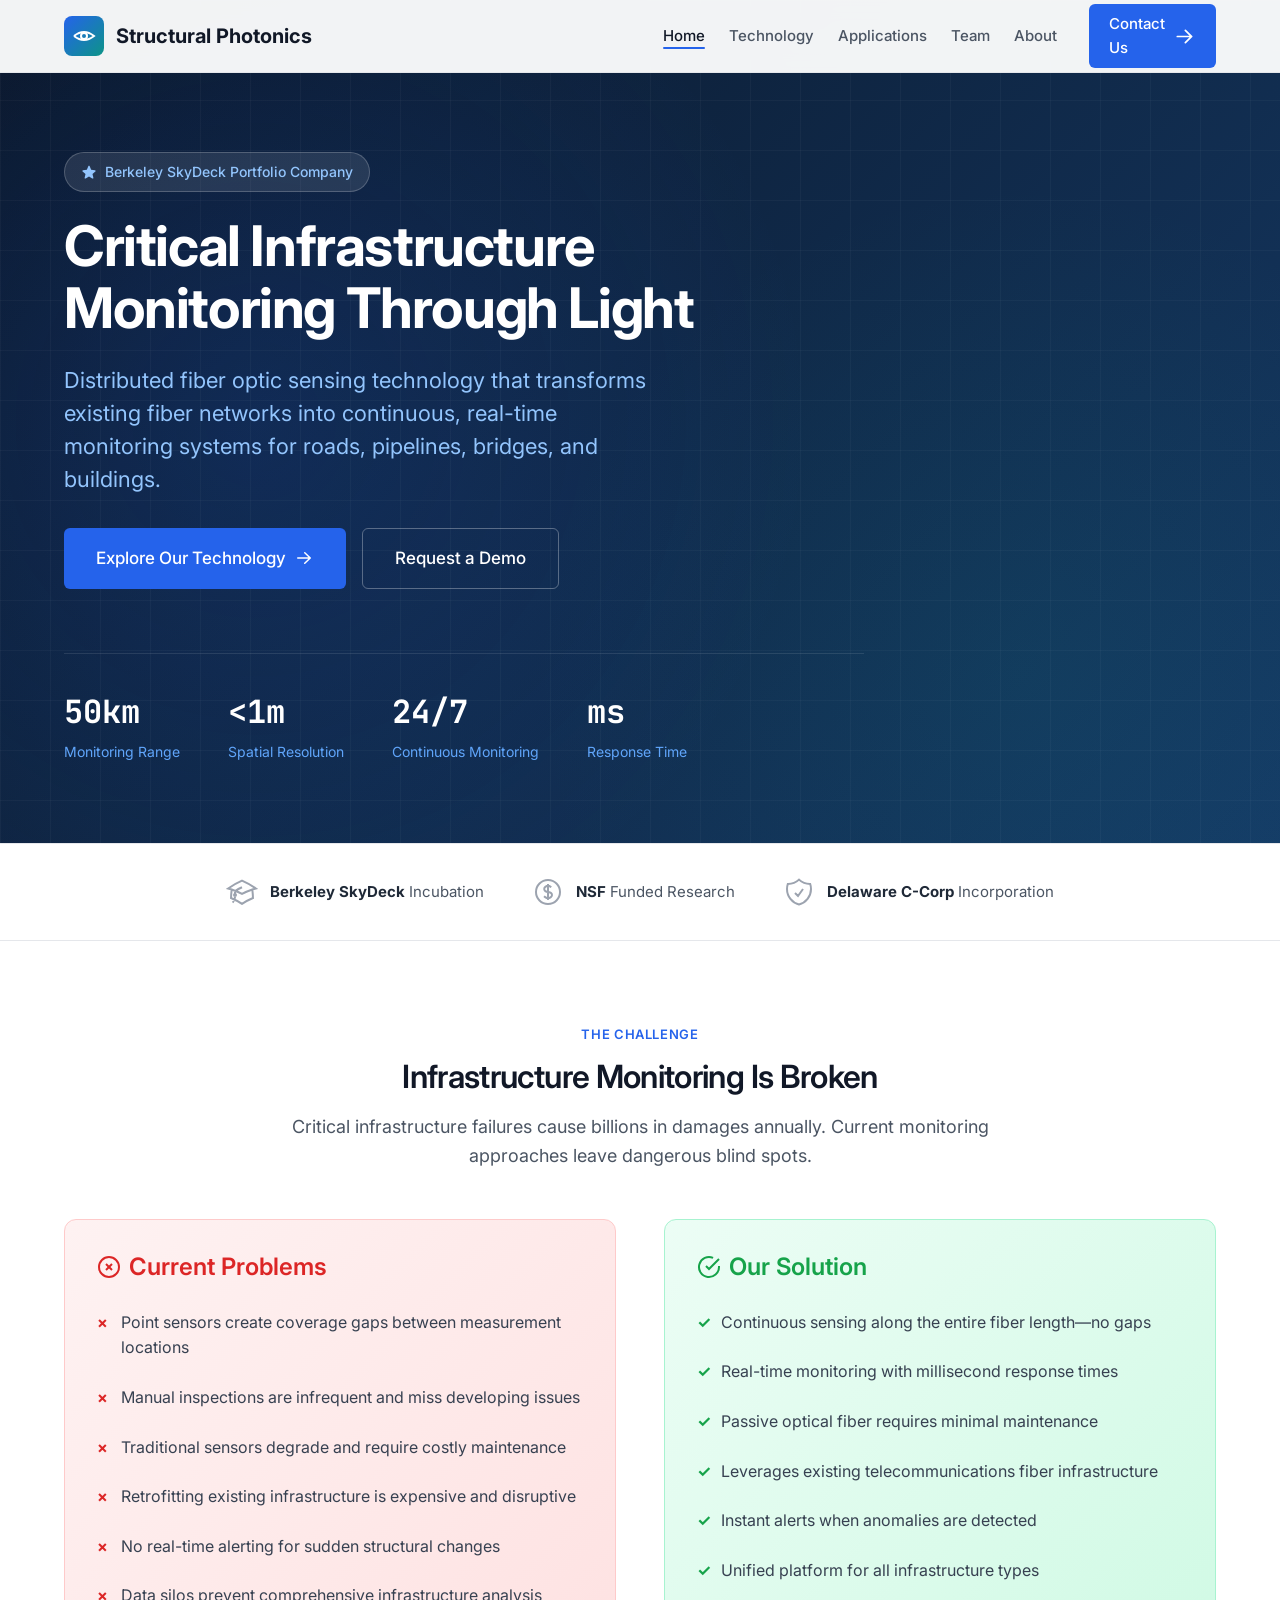
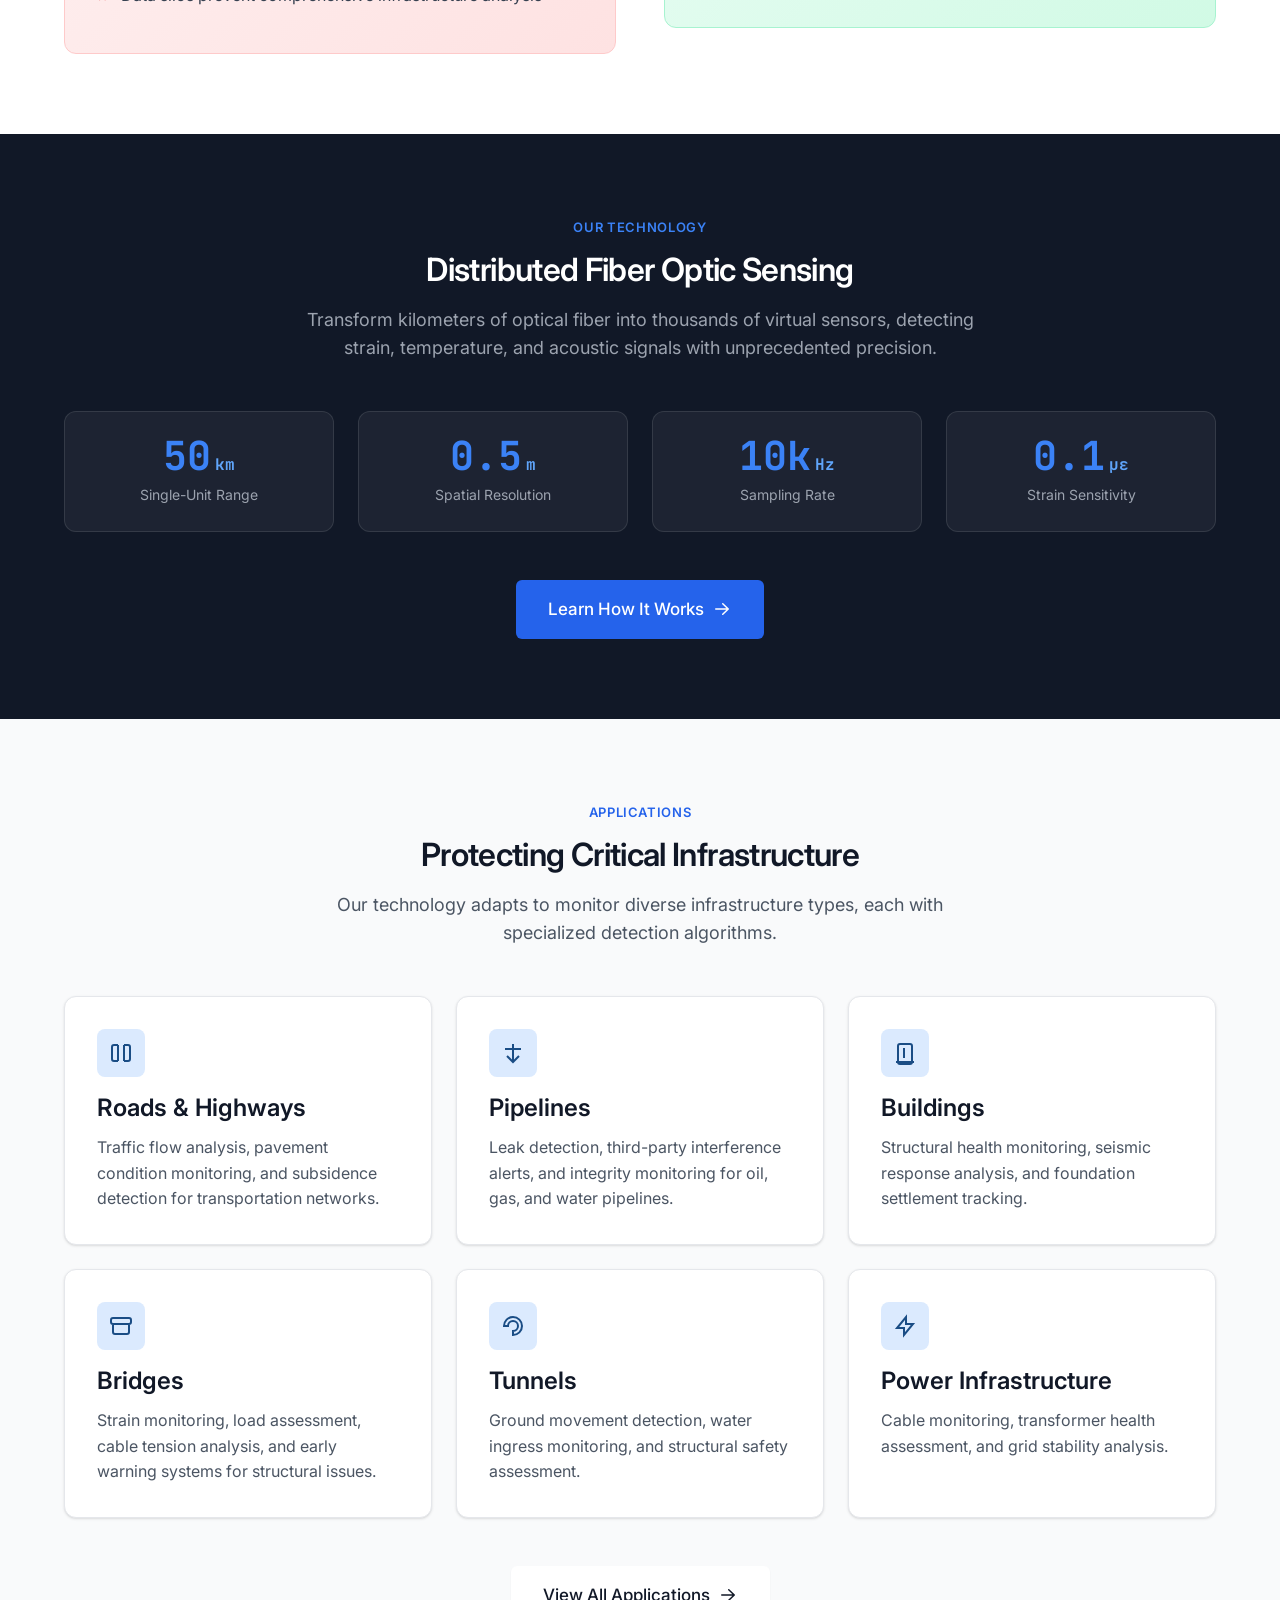
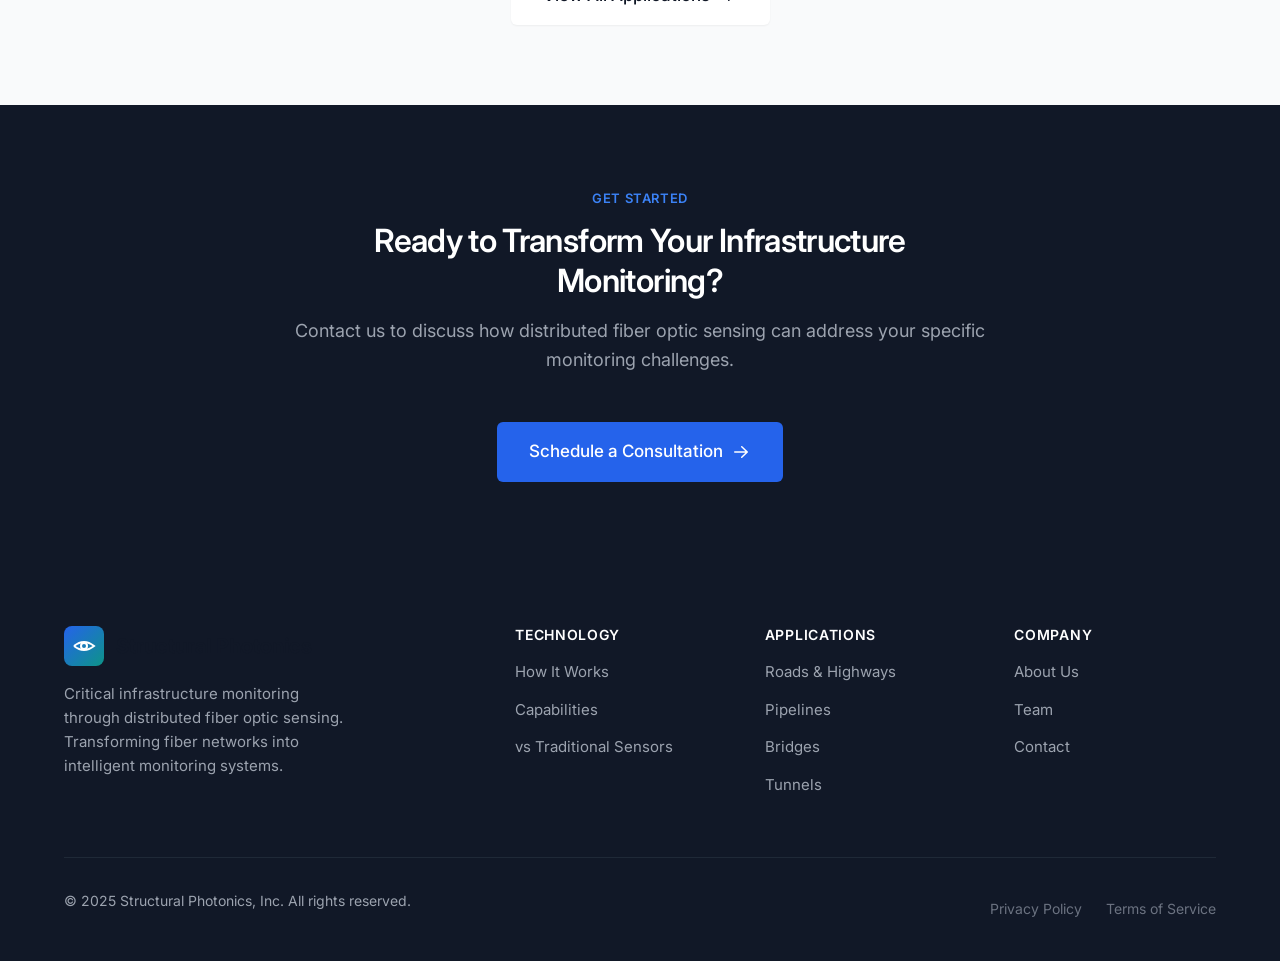
==== index.html @ 063733dc "Initial JG Commit: Structural Photonics website" ====
<!DOCTYPE html>
<html lang="en">
<head>
  <meta charset="UTF-8">
  <meta name="viewport" content="width=device-width, initial-scale=1.0">
  <meta name="description" content="Structural Photonics provides critical infrastructure monitoring through distributed fiber optic sensing. Real-time detection of structural changes, leaks, and anomalies.">
  <meta name="keywords" content="DFOS, distributed fiber optic sensing, infrastructure monitoring, structural health, pipeline monitoring, bridge monitoring">
  <title>Structural Photonics | Critical Infrastructure Monitoring</title>

  <!-- Fonts -->
  <link rel="preconnect" href="https://fonts.googleapis.com">
  <link rel="preconnect" href="https://fonts.gstatic.com" crossorigin>
  <link href="https://fonts.googleapis.com/css2?family=Inter:wght@400;500;600;700&family=JetBrains+Mono:wght@400;500&display=swap" rel="stylesheet">

  <!-- Styles -->
  <link rel="stylesheet" href="css/styles.css">

  <!-- Favicon -->
  <link rel="icon" type="image/svg+xml" href="data:image/svg+xml,<svg xmlns='http://www.w3.org/2000/svg' viewBox='0 0 100 100'><rect fill='%232563eb' rx='15' width='100' height='100'/><path d='M25 50 Q50 20 75 50 Q50 80 25 50' stroke='white' stroke-width='6' fill='none'/><circle cx='50' cy='50' r='8' fill='white'/></svg>">
</head>
<body>
  <!-- Header -->
  <header class="header" id="header">
    <div class="container">
      <div class="header-inner">
        <a href="index.html" class="logo">
          <div class="logo-icon">
            <svg viewBox="0 0 24 24" fill="none" stroke="currentColor" stroke-width="2">
              <path d="M2 12 Q12 4 22 12 Q12 20 2 12" />
              <circle cx="12" cy="12" r="3" />
            </svg>
          </div>
          <span>Structural Photonics</span>
        </a>

        <button class="nav-toggle" id="navToggle" aria-label="Toggle navigation">
          <span></span>
          <span></span>
          <span></span>
        </button>

        <nav class="nav" id="nav">
          <ul class="nav-links">
            <li><a href="index.html" class="nav-link active">Home</a></li>
            <li><a href="pages/technology.html" class="nav-link">Technology</a></li>
            <li><a href="pages/applications.html" class="nav-link">Applications</a></li>
            <li><a href="pages/team.html" class="nav-link">Team</a></li>
            <li><a href="pages/about.html" class="nav-link">About</a></li>
          </ul>
          <a href="pages/contact.html" class="nav-cta">
            Contact Us
            <svg viewBox="0 0 20 20" fill="currentColor">
              <path fill-rule="evenodd" d="M3 10a.75.75 0 01.75-.75h10.638L10.23 5.29a.75.75 0 111.04-1.08l5.5 5.25a.75.75 0 010 1.08l-5.5 5.25a.75.75 0 11-1.04-1.08l4.158-3.96H3.75A.75.75 0 013 10z" clip-rule="evenodd" />
            </svg>
          </a>
        </nav>
      </div>
    </div>
  </header>

  <!-- Hero Section -->
  <section class="hero">
    <div class="container">
      <div class="hero-content">
        <div class="hero-badge">
          <svg viewBox="0 0 20 20" fill="currentColor">
            <path fill-rule="evenodd" d="M10.868 2.884c-.321-.772-1.415-.772-1.736 0l-1.83 4.401-4.753.381c-.833.067-1.171 1.107-.536 1.651l3.62 3.102-1.106 4.637c-.194.813.691 1.456 1.405 1.02L10 15.591l4.069 2.485c.713.436 1.598-.207 1.404-1.02l-1.106-4.637 3.62-3.102c.635-.544.297-1.584-.536-1.65l-4.752-.382-1.831-4.401z" clip-rule="evenodd" />
          </svg>
          Berkeley SkyDeck Portfolio Company
        </div>

        <h1>Critical Infrastructure Monitoring Through Light</h1>

        <p class="hero-tagline">
          Distributed fiber optic sensing technology that transforms existing fiber networks into continuous, real-time monitoring systems for roads, pipelines, bridges, and buildings.
        </p>

        <div class="hero-actions">
          <a href="pages/technology.html" class="btn btn-primary btn-lg">
            Explore Our Technology
            <svg viewBox="0 0 20 20" fill="currentColor">
              <path fill-rule="evenodd" d="M3 10a.75.75 0 01.75-.75h10.638L10.23 5.29a.75.75 0 111.04-1.08l5.5 5.25a.75.75 0 010 1.08l-5.5 5.25a.75.75 0 11-1.04-1.08l4.158-3.96H3.75A.75.75 0 013 10z" clip-rule="evenodd" />
            </svg>
          </a>
          <a href="pages/contact.html" class="btn btn-outline btn-lg">
            Request a Demo
          </a>
        </div>

        <div class="hero-stats">
          <div class="hero-stat">
            <div class="hero-stat-value">50<span class="hero-stat-unit">km</span></div>
            <div class="hero-stat-label">Monitoring Range</div>
          </div>
          <div class="hero-stat">
            <div class="hero-stat-value">&lt;1<span class="hero-stat-unit">m</span></div>
            <div class="hero-stat-label">Spatial Resolution</div>
          </div>
          <div class="hero-stat">
            <div class="hero-stat-value">24/7</div>
            <div class="hero-stat-label">Continuous Monitoring</div>
          </div>
          <div class="hero-stat">
            <div class="hero-stat-value">ms</div>
            <div class="hero-stat-label">Response Time</div>
          </div>
        </div>
      </div>
    </div>
  </section>

  <!-- Credibility Bar -->
  <div class="credibility-bar">
    <div class="container">
      <div class="credibility-items">
        <div class="credibility-item">
          <svg viewBox="0 0 24 24" fill="none" stroke="currentColor" stroke-width="1.5">
            <path d="M4.26 10.147a60.436 60.436 0 00-.491 6.347A48.627 48.627 0 0112 20.904a48.627 48.627 0 018.232-4.41 60.46 60.46 0 00-.491-6.347m-15.482 0a50.57 50.57 0 00-2.658-.813A59.905 59.905 0 0112 3.493a59.902 59.902 0 0110.399 5.84c-.896.248-1.783.52-2.658.814m-15.482 0A50.697 50.697 0 0112 13.489a50.702 50.702 0 017.74-3.342M6.75 15a.75.75 0 100-1.5.75.75 0 000 1.5zm0 0v-3.675A55.378 55.378 0 0112 8.443m-7.007 11.55A5.981 5.981 0 006.75 15.75v-1.5" />
          </svg>
          <span><strong>Berkeley SkyDeck</strong> Incubation</span>
        </div>
        <div class="credibility-item">
          <svg viewBox="0 0 24 24" fill="none" stroke="currentColor" stroke-width="1.5">
            <path d="M12 6v12m-3-2.818l.879.659c1.171.879 3.07.879 4.242 0 1.172-.879 1.172-2.303 0-3.182C13.536 12.219 12.768 12 12 12c-.725 0-1.45-.22-2.003-.659-1.106-.879-1.106-2.303 0-3.182s2.9-.879 4.006 0l.415.33M21 12a9 9 0 11-18 0 9 9 0 0118 0z" />
          </svg>
          <span><strong>NSF</strong> Funded Research</span>
        </div>
        <div class="credibility-item">
          <svg viewBox="0 0 24 24" fill="none" stroke="currentColor" stroke-width="1.5">
            <path d="M9 12.75L11.25 15 15 9.75m-3-7.036A11.959 11.959 0 013.598 6 11.99 11.99 0 003 9.749c0 5.592 3.824 10.29 9 11.623 5.176-1.332 9-6.03 9-11.622 0-1.31-.21-2.571-.598-3.751h-.152c-3.196 0-6.1-1.248-8.25-3.285z" />
          </svg>
          <span><strong>Delaware C-Corp</strong> Incorporation</span>
        </div>
      </div>
    </div>
  </div>

  <!-- Problem / Solution Section -->
  <section class="section section-light">
    <div class="container">
      <div class="section-header">
        <span class="section-label">The Challenge</span>
        <h2>Infrastructure Monitoring Is Broken</h2>
        <p>Critical infrastructure failures cause billions in damages annually. Current monitoring approaches leave dangerous blind spots.</p>
      </div>

      <div class="problem-solution">
        <div class="problem-box">
          <h3>
            <svg width="24" height="24" viewBox="0 0 24 24" fill="none" stroke="currentColor" stroke-width="2">
              <circle cx="12" cy="12" r="10"/>
              <line x1="15" y1="9" x2="9" y2="15"/>
              <line x1="9" y1="9" x2="15" y2="15"/>
            </svg>
            Current Problems
          </h3>
          <ul class="problem-list">
            <li>Point sensors create coverage gaps between measurement locations</li>
            <li>Manual inspections are infrequent and miss developing issues</li>
            <li>Traditional sensors degrade and require costly maintenance</li>
            <li>Retrofitting existing infrastructure is expensive and disruptive</li>
            <li>No real-time alerting for sudden structural changes</li>
            <li>Data silos prevent comprehensive infrastructure analysis</li>
          </ul>
        </div>

        <div class="solution-box">
          <h3>
            <svg width="24" height="24" viewBox="0 0 24 24" fill="none" stroke="currentColor" stroke-width="2">
              <path d="M22 11.08V12a10 10 0 1 1-5.93-9.14"/>
              <polyline points="22 4 12 14.01 9 11.01"/>
            </svg>
            Our Solution
          </h3>
          <ul class="solution-list">
            <li>Continuous sensing along the entire fiber length—no gaps</li>
            <li>Real-time monitoring with millisecond response times</li>
            <li>Passive optical fiber requires minimal maintenance</li>
            <li>Leverages existing telecommunications fiber infrastructure</li>
            <li>Instant alerts when anomalies are detected</li>
            <li>Unified platform for all infrastructure types</li>
          </ul>
        </div>
      </div>
    </div>
  </section>

  <!-- Technology Overview -->
  <section class="section section-dark">
    <div class="container">
      <div class="section-header">
        <span class="section-label">Our Technology</span>
        <h2>Distributed Fiber Optic Sensing</h2>
        <p>Transform kilometers of optical fiber into thousands of virtual sensors, detecting strain, temperature, and acoustic signals with unprecedented precision.</p>
      </div>

      <div class="specs-grid">
        <div class="spec-card">
          <div class="spec-value">50<span class="spec-unit">km</span></div>
          <div class="spec-label">Single-Unit Range</div>
        </div>
        <div class="spec-card">
          <div class="spec-value">0.5<span class="spec-unit">m</span></div>
          <div class="spec-label">Spatial Resolution</div>
        </div>
        <div class="spec-card">
          <div class="spec-value">10k<span class="spec-unit">Hz</span></div>
          <div class="spec-label">Sampling Rate</div>
        </div>
        <div class="spec-card">
          <div class="spec-value">0.1<span class="spec-unit">με</span></div>
          <div class="spec-label">Strain Sensitivity</div>
        </div>
      </div>

      <div class="text-center mt-12">
        <a href="pages/technology.html" class="btn btn-primary btn-lg">
          Learn How It Works
          <svg viewBox="0 0 20 20" fill="currentColor">
            <path fill-rule="evenodd" d="M3 10a.75.75 0 01.75-.75h10.638L10.23 5.29a.75.75 0 111.04-1.08l5.5 5.25a.75.75 0 010 1.08l-5.5 5.25a.75.75 0 11-1.04-1.08l4.158-3.96H3.75A.75.75 0 013 10z" clip-rule="evenodd" />
          </svg>
        </a>
      </div>
    </div>
  </section>

  <!-- Applications Preview -->
  <section class="section">
    <div class="container">
      <div class="section-header">
        <span class="section-label">Applications</span>
        <h2>Protecting Critical Infrastructure</h2>
        <p>Our technology adapts to monitor diverse infrastructure types, each with specialized detection algorithms.</p>
      </div>

      <div class="feature-grid">
        <div class="card fade-in">
          <div class="card-icon">
            <svg viewBox="0 0 24 24" fill="none" stroke="currentColor" stroke-width="2">
              <path d="M9 20H5a2 2 0 01-2-2V6a2 2 0 012-2h4m6 16h4a2 2 0 002-2V6a2 2 0 00-2-2h-4m-6 0v16m6-16v16"/>
            </svg>
          </div>
          <h3>Roads & Highways</h3>
          <p>Traffic flow analysis, pavement condition monitoring, and subsidence detection for transportation networks.</p>
        </div>

        <div class="card fade-in">
          <div class="card-icon">
            <svg viewBox="0 0 24 24" fill="none" stroke="currentColor" stroke-width="2">
              <path d="M12 3v18m-6-6l6 6 6-6M4 8h16"/>
            </svg>
          </div>
          <h3>Pipelines</h3>
          <p>Leak detection, third-party interference alerts, and integrity monitoring for oil, gas, and water pipelines.</p>
        </div>

        <div class="card fade-in">
          <div class="card-icon">
            <svg viewBox="0 0 24 24" fill="none" stroke="currentColor" stroke-width="2">
              <path d="M19 21V5a2 2 0 00-2-2H7a2 2 0 00-2 2v16m14 0H5m14 0h2m-2 0a2 2 0 01-2 2H7a2 2 0 01-2-2m0 0H3m8-10V7m0 4v6"/>
            </svg>
          </div>
          <h3>Buildings</h3>
          <p>Structural health monitoring, seismic response analysis, and foundation settlement tracking.</p>
        </div>

        <div class="card fade-in">
          <div class="card-icon">
            <svg viewBox="0 0 24 24" fill="none" stroke="currentColor" stroke-width="2">
              <path d="M4 10h16M4 10a2 2 0 01-2-2V6a2 2 0 012-2h16a2 2 0 012 2v2a2 2 0 01-2 2M4 10v8a2 2 0 002 2h12a2 2 0 002-2v-8"/>
            </svg>
          </div>
          <h3>Bridges</h3>
          <p>Strain monitoring, load assessment, cable tension analysis, and early warning systems for structural issues.</p>
        </div>

        <div class="card fade-in">
          <div class="card-icon">
            <svg viewBox="0 0 24 24" fill="none" stroke="currentColor" stroke-width="2">
              <path d="M12 3C7.03 3 3 7.03 3 12h4c0-2.76 2.24-5 5-5s5 2.24 5 5c0 2.76-2.24 5-5 5v4c4.97 0 9-4.03 9-9s-4.03-9-9-9z"/>
            </svg>
          </div>
          <h3>Tunnels</h3>
          <p>Ground movement detection, water ingress monitoring, and structural safety assessment.</p>
        </div>

        <div class="card fade-in">
          <div class="card-icon">
            <svg viewBox="0 0 24 24" fill="none" stroke="currentColor" stroke-width="2">
              <path d="M13 10V3L4 14h7v7l9-11h-7z"/>
            </svg>
          </div>
          <h3>Power Infrastructure</h3>
          <p>Cable monitoring, transformer health assessment, and grid stability analysis.</p>
        </div>
      </div>

      <div class="text-center mt-12">
        <a href="pages/applications.html" class="btn btn-secondary btn-lg">
          View All Applications
          <svg viewBox="0 0 20 20" fill="currentColor">
            <path fill-rule="evenodd" d="M3 10a.75.75 0 01.75-.75h10.638L10.23 5.29a.75.75 0 111.04-1.08l5.5 5.25a.75.75 0 010 1.08l-5.5 5.25a.75.75 0 11-1.04-1.08l4.158-3.96H3.75A.75.75 0 013 10z" clip-rule="evenodd" />
          </svg>
        </a>
      </div>
    </div>
  </section>

  <!-- CTA Section -->
  <section class="section section-dark">
    <div class="container">
      <div class="section-header">
        <span class="section-label">Get Started</span>
        <h2>Ready to Transform Your Infrastructure Monitoring?</h2>
        <p>Contact us to discuss how distributed fiber optic sensing can address your specific monitoring challenges.</p>
      </div>

      <div class="text-center">
        <a href="pages/contact.html" class="btn btn-primary btn-lg">
          Schedule a Consultation
          <svg viewBox="0 0 20 20" fill="currentColor">
            <path fill-rule="evenodd" d="M3 10a.75.75 0 01.75-.75h10.638L10.23 5.29a.75.75 0 111.04-1.08l5.5 5.25a.75.75 0 010 1.08l-5.5 5.25a.75.75 0 11-1.04-1.08l4.158-3.96H3.75A.75.75 0 013 10z" clip-rule="evenodd" />
          </svg>
        </a>
      </div>
    </div>
  </section>

  <!-- Footer -->
  <footer class="footer">
    <div class="container">
      <div class="footer-grid">
        <div class="footer-brand">
          <a href="index.html" class="logo">
            <div class="logo-icon">
              <svg viewBox="0 0 24 24" fill="none" stroke="currentColor" stroke-width="2">
                <path d="M2 12 Q12 4 22 12 Q12 20 2 12" />
                <circle cx="12" cy="12" r="3" />
              </svg>
            </div>
            <span>Structural Photonics</span>
          </a>
          <p>Critical infrastructure monitoring through distributed fiber optic sensing. Transforming fiber networks into intelligent monitoring systems.</p>
        </div>

        <div>
          <h4>Technology</h4>
          <ul class="footer-links">
            <li><a href="pages/technology.html">How It Works</a></li>
            <li><a href="pages/technology.html#capabilities">Capabilities</a></li>
            <li><a href="pages/technology.html#comparison">vs Traditional Sensors</a></li>
          </ul>
        </div>

        <div>
          <h4>Applications</h4>
          <ul class="footer-links">
            <li><a href="pages/applications.html#roads">Roads & Highways</a></li>
            <li><a href="pages/applications.html#pipelines">Pipelines</a></li>
            <li><a href="pages/applications.html#bridges">Bridges</a></li>
            <li><a href="pages/applications.html#tunnels">Tunnels</a></li>
          </ul>
        </div>

        <div>
          <h4>Company</h4>
          <ul class="footer-links">
            <li><a href="pages/about.html">About Us</a></li>
            <li><a href="pages/team.html">Team</a></li>
            <li><a href="pages/contact.html">Contact</a></li>
          </ul>
        </div>
      </div>

      <div class="footer-bottom">
        <p>&copy; 2025 Structural Photonics, Inc. All rights reserved.</p>
        <div class="footer-legal">
          <a href="#">Privacy Policy</a>
          <a href="#">Terms of Service</a>
        </div>
      </div>
    </div>
  </footer>

  <script src="js/main.js"></script>
</body>
</html>
---- css/styles.css ----
/* ============================================
   Structural Photonics - Design System
   Professional, Technical, Reliable
   ============================================ */

/* CSS Variables */
:root {
  /* Primary Colors - Technical Blues */
  --primary-900: #0a1628;
  --primary-800: #0f2847;
  --primary-700: #153a66;
  --primary-600: #1a4d85;
  --primary-500: #2563eb;
  --primary-400: #3b82f6;
  --primary-300: #60a5fa;
  --primary-200: #93c5fd;
  --primary-100: #dbeafe;

  /* Neutral Grays */
  --gray-900: #111827;
  --gray-800: #1f2937;
  --gray-700: #374151;
  --gray-600: #4b5563;
  --gray-500: #6b7280;
  --gray-400: #9ca3af;
  --gray-300: #d1d5db;
  --gray-200: #e5e7eb;
  --gray-100: #f3f4f6;
  --gray-50: #f9fafb;

  /* Accent Colors */
  --accent-teal: #0d9488;
  --accent-teal-light: #14b8a6;
  --accent-orange: #ea580c;
  --accent-green: #16a34a;
  --accent-red: #dc2626;

  /* Typography */
  --font-sans: 'Inter', -apple-system, BlinkMacSystemFont, 'Segoe UI', Roboto, sans-serif;
  --font-mono: 'JetBrains Mono', 'Fira Code', 'Consolas', monospace;

  /* Spacing */
  --space-1: 0.25rem;
  --space-2: 0.5rem;
  --space-3: 0.75rem;
  --space-4: 1rem;
  --space-5: 1.25rem;
  --space-6: 1.5rem;
  --space-8: 2rem;
  --space-10: 2.5rem;
  --space-12: 3rem;
  --space-16: 4rem;
  --space-20: 5rem;
  --space-24: 6rem;

  /* Container */
  --container-max: 1200px;
  --container-narrow: 800px;

  /* Transitions */
  --transition-fast: 150ms ease;
  --transition-base: 250ms ease;
  --transition-slow: 400ms ease;

  /* Shadows */
  --shadow-sm: 0 1px 2px 0 rgb(0 0 0 / 0.05);
  --shadow-base: 0 1px 3px 0 rgb(0 0 0 / 0.1), 0 1px 2px -1px rgb(0 0 0 / 0.1);
  --shadow-md: 0 4px 6px -1px rgb(0 0 0 / 0.1), 0 2px 4px -2px rgb(0 0 0 / 0.1);
  --shadow-lg: 0 10px 15px -3px rgb(0 0 0 / 0.1), 0 4px 6px -4px rgb(0 0 0 / 0.1);
  --shadow-xl: 0 20px 25px -5px rgb(0 0 0 / 0.1), 0 8px 10px -6px rgb(0 0 0 / 0.1);

  /* Border Radius */
  --radius-sm: 0.25rem;
  --radius-base: 0.375rem;
  --radius-md: 0.5rem;
  --radius-lg: 0.75rem;
  --radius-xl: 1rem;
}

/* Reset & Base */
*, *::before, *::after {
  box-sizing: border-box;
  margin: 0;
  padding: 0;
}

html {
  font-size: 16px;
  scroll-behavior: smooth;
  -webkit-font-smoothing: antialiased;
  -moz-osx-font-smoothing: grayscale;
}

body {
  font-family: var(--font-sans);
  font-size: 1rem;
  line-height: 1.6;
  color: var(--gray-800);
  background-color: var(--gray-50);
}

img {
  max-width: 100%;
  height: auto;
  display: block;
}

a {
  color: var(--primary-500);
  text-decoration: none;
  transition: color var(--transition-fast);
}

a:hover {
  color: var(--primary-600);
}

/* Typography */
h1, h2, h3, h4, h5, h6 {
  font-weight: 600;
  line-height: 1.25;
  color: var(--gray-900);
}

h1 {
  font-size: 2.5rem;
  letter-spacing: -0.025em;
}

h2 {
  font-size: 2rem;
  letter-spacing: -0.02em;
}

h3 {
  font-size: 1.5rem;
}

h4 {
  font-size: 1.25rem;
}

p {
  margin-bottom: var(--space-4);
}

.text-mono {
  font-family: var(--font-mono);
}

.text-sm {
  font-size: 0.875rem;
}

.text-lg {
  font-size: 1.125rem;
}

.text-xl {
  font-size: 1.25rem;
}

.text-muted {
  color: var(--gray-600);
}

/* Container */
.container {
  width: 100%;
  max-width: var(--container-max);
  margin: 0 auto;
  padding: 0 var(--space-6);
}

.container-narrow {
  max-width: var(--container-narrow);
}

/* ============================================
   Header & Navigation
   ============================================ */
.header {
  position: fixed;
  top: 0;
  left: 0;
  right: 0;
  z-index: 1000;
  background: rgba(255, 255, 255, 0.95);
  backdrop-filter: blur(10px);
  border-bottom: 1px solid var(--gray-200);
  transition: box-shadow var(--transition-base);
}

.header.scrolled {
  box-shadow: var(--shadow-md);
}

.header-inner {
  display: flex;
  align-items: center;
  justify-content: space-between;
  height: 72px;
}

.logo {
  display: flex;
  align-items: center;
  gap: var(--space-3);
  font-weight: 700;
  font-size: 1.25rem;
  color: var(--gray-900);
  text-decoration: none;
}

.logo-icon {
  width: 40px;
  height: 40px;
  background: linear-gradient(135deg, var(--primary-500), var(--accent-teal));
  border-radius: var(--radius-md);
  display: flex;
  align-items: center;
  justify-content: center;
}

.logo-icon svg {
  width: 24px;
  height: 24px;
  color: white;
}

.nav {
  display: flex;
  align-items: center;
  gap: var(--space-8);
}

.nav-links {
  display: flex;
  align-items: center;
  gap: var(--space-6);
  list-style: none;
}

.nav-link {
  color: var(--gray-600);
  font-size: 0.9375rem;
  font-weight: 500;
  transition: color var(--transition-fast);
  position: relative;
}

.nav-link:hover,
.nav-link.active {
  color: var(--gray-900);
}

.nav-link.active::after {
  content: '';
  position: absolute;
  bottom: -4px;
  left: 0;
  right: 0;
  height: 2px;
  background: var(--primary-500);
  border-radius: 1px;
}

.nav-cta {
  display: inline-flex;
  align-items: center;
  gap: var(--space-2);
  padding: var(--space-2) var(--space-5);
  background: var(--primary-500);
  color: white;
  font-weight: 500;
  font-size: 0.9375rem;
  border-radius: var(--radius-base);
  transition: background var(--transition-fast);
}

.nav-cta:hover {
  background: var(--primary-600);
  color: white;
}

/* Mobile Navigation */
.nav-toggle {
  display: none;
  flex-direction: column;
  gap: 5px;
  background: none;
  border: none;
  cursor: pointer;
  padding: var(--space-2);
}

.nav-toggle span {
  width: 24px;
  height: 2px;
  background: var(--gray-700);
  border-radius: 1px;
  transition: var(--transition-fast);
}

@media (max-width: 768px) {
  .nav-toggle {
    display: flex;
  }

  .nav {
    position: fixed;
    top: 72px;
    left: 0;
    right: 0;
    bottom: 0;
    background: white;
    flex-direction: column;
    padding: var(--space-8);
    gap: var(--space-6);
    transform: translateX(100%);
    transition: transform var(--transition-base);
  }

  .nav.open {
    transform: translateX(0);
  }

  .nav-links {
    flex-direction: column;
    align-items: flex-start;
    gap: var(--space-4);
  }

  .nav-link {
    font-size: 1.125rem;
  }
}

/* ============================================
   Hero Section
   ============================================ */
.hero {
  position: relative;
  padding: calc(72px + var(--space-20)) 0 var(--space-20);
  background: linear-gradient(135deg, var(--primary-900) 0%, var(--primary-700) 100%);
  overflow: hidden;
}

.hero::before {
  content: '';
  position: absolute;
  top: 0;
  left: 0;
  right: 0;
  bottom: 0;
  background-image:
    radial-gradient(circle at 20% 50%, rgba(37, 99, 235, 0.15) 0%, transparent 50%),
    radial-gradient(circle at 80% 80%, rgba(13, 148, 136, 0.1) 0%, transparent 40%);
  pointer-events: none;
}

/* Grid pattern overlay */
.hero::after {
  content: '';
  position: absolute;
  top: 0;
  left: 0;
  right: 0;
  bottom: 0;
  background-image:
    linear-gradient(rgba(255,255,255,0.03) 1px, transparent 1px),
    linear-gradient(90deg, rgba(255,255,255,0.03) 1px, transparent 1px);
  background-size: 50px 50px;
  pointer-events: none;
}

.hero-content {
  position: relative;
  z-index: 1;
  max-width: 800px;
}

.hero-badge {
  display: inline-flex;
  align-items: center;
  gap: var(--space-2);
  padding: var(--space-2) var(--space-4);
  background: rgba(255, 255, 255, 0.1);
  border: 1px solid rgba(255, 255, 255, 0.2);
  border-radius: 100px;
  color: var(--primary-200);
  font-size: 0.875rem;
  font-weight: 500;
  margin-bottom: var(--space-6);
}

.hero-badge svg {
  width: 16px;
  height: 16px;
}

.hero h1 {
  color: white;
  font-size: 3.5rem;
  font-weight: 700;
  line-height: 1.1;
  margin-bottom: var(--space-6);
}

.hero-tagline {
  color: var(--primary-200);
  font-size: 1.375rem;
  line-height: 1.5;
  margin-bottom: var(--space-8);
  max-width: 600px;
}

.hero-actions {
  display: flex;
  flex-wrap: wrap;
  gap: var(--space-4);
}

/* Stats bar */
.hero-stats {
  display: flex;
  gap: var(--space-12);
  margin-top: var(--space-16);
  padding-top: var(--space-8);
  border-top: 1px solid rgba(255, 255, 255, 0.1);
}

.hero-stat {
  text-align: left;
}

.hero-stat-value {
  font-size: 2rem;
  font-weight: 700;
  color: white;
  font-family: var(--font-mono);
}

.hero-stat-label {
  font-size: 0.875rem;
  color: var(--primary-300);
  margin-top: var(--space-1);
}

@media (max-width: 768px) {
  .hero {
    padding: calc(72px + var(--space-12)) 0 var(--space-12);
  }

  .hero h1 {
    font-size: 2.25rem;
  }

  .hero-tagline {
    font-size: 1.125rem;
  }

  .hero-stats {
    flex-direction: column;
    gap: var(--space-6);
  }
}

/* ============================================
   Buttons
   ============================================ */
.btn {
  display: inline-flex;
  align-items: center;
  justify-content: center;
  gap: var(--space-2);
  padding: var(--space-3) var(--space-6);
  font-family: var(--font-sans);
  font-size: 1rem;
  font-weight: 500;
  border-radius: var(--radius-base);
  border: none;
  cursor: pointer;
  transition: all var(--transition-fast);
  text-decoration: none;
}

.btn-primary {
  background: var(--primary-500);
  color: white;
}

.btn-primary:hover {
  background: var(--primary-600);
  color: white;
}

.btn-secondary {
  background: white;
  color: var(--gray-900);
  box-shadow: var(--shadow-sm);
}

.btn-secondary:hover {
  background: var(--gray-50);
  color: var(--gray-900);
}

.btn-outline {
  background: transparent;
  color: white;
  border: 1px solid rgba(255, 255, 255, 0.3);
}

.btn-outline:hover {
  background: rgba(255, 255, 255, 0.1);
  color: white;
}

.btn-lg {
  padding: var(--space-4) var(--space-8);
  font-size: 1.0625rem;
}

.btn svg {
  width: 20px;
  height: 20px;
}

/* ============================================
   Sections
   ============================================ */
.section {
  padding: var(--space-20) 0;
}

.section-dark {
  background: var(--gray-900);
  color: white;
}

.section-dark h2,
.section-dark h3 {
  color: white;
}

.section-light {
  background: white;
}

.section-header {
  text-align: center;
  max-width: 700px;
  margin: 0 auto var(--space-12);
}

.section-header h2 {
  margin-bottom: var(--space-4);
}

.section-header p {
  color: var(--gray-600);
  font-size: 1.125rem;
}

.section-dark .section-header p {
  color: var(--gray-400);
}

.section-label {
  display: inline-block;
  font-size: 0.8125rem;
  font-weight: 600;
  text-transform: uppercase;
  letter-spacing: 0.05em;
  color: var(--primary-500);
  margin-bottom: var(--space-3);
}

.section-dark .section-label {
  color: var(--primary-400);
}

/* ============================================
   Cards
   ============================================ */
.card {
  background: white;
  border-radius: var(--radius-lg);
  padding: var(--space-8);
  box-shadow: var(--shadow-base);
  border: 1px solid var(--gray-200);
  transition: box-shadow var(--transition-base), transform var(--transition-base);
}

.card:hover {
  box-shadow: var(--shadow-lg);
  transform: translateY(-2px);
}

.card-icon {
  width: 48px;
  height: 48px;
  background: var(--primary-100);
  border-radius: var(--radius-md);
  display: flex;
  align-items: center;
  justify-content: center;
  margin-bottom: var(--space-4);
}

.card-icon svg {
  width: 24px;
  height: 24px;
  color: var(--primary-600);
}

.card h3 {
  margin-bottom: var(--space-3);
}

.card p {
  color: var(--gray-600);
  margin-bottom: 0;
}

/* Feature Cards */
.feature-grid {
  display: grid;
  grid-template-columns: repeat(3, 1fr);
  gap: var(--space-6);
}

@media (max-width: 992px) {
  .feature-grid {
    grid-template-columns: repeat(2, 1fr);
  }
}

@media (max-width: 640px) {
  .feature-grid {
    grid-template-columns: 1fr;
  }
}

/* ============================================
   Problem/Solution Layout
   ============================================ */
.problem-solution {
  display: grid;
  grid-template-columns: 1fr 1fr;
  gap: var(--space-12);
  align-items: start;
}

.problem-box,
.solution-box {
  padding: var(--space-8);
  border-radius: var(--radius-lg);
}

.problem-box {
  background: linear-gradient(135deg, #fef2f2, #fee2e2);
  border: 1px solid #fecaca;
}

.solution-box {
  background: linear-gradient(135deg, #ecfdf5, #d1fae5);
  border: 1px solid #a7f3d0;
}

.problem-box h3 {
  color: var(--accent-red);
  display: flex;
  align-items: center;
  gap: var(--space-2);
  margin-bottom: var(--space-4);
}

.solution-box h3 {
  color: var(--accent-green);
  display: flex;
  align-items: center;
  gap: var(--space-2);
  margin-bottom: var(--space-4);
}

.problem-list,
.solution-list {
  list-style: none;
}

.problem-list li,
.solution-list li {
  padding: var(--space-3) 0;
  padding-left: var(--space-6);
  position: relative;
  color: var(--gray-700);
}

.problem-list li::before {
  content: '×';
  position: absolute;
  left: 0;
  color: var(--accent-red);
  font-weight: 700;
}

.solution-list li::before {
  content: '✓';
  position: absolute;
  left: 0;
  color: var(--accent-green);
  font-weight: 700;
}

@media (max-width: 768px) {
  .problem-solution {
    grid-template-columns: 1fr;
    gap: var(--space-6);
  }
}

/* ============================================
   Credibility Bar
   ============================================ */
.credibility-bar {
  background: white;
  border-top: 1px solid var(--gray-200);
  border-bottom: 1px solid var(--gray-200);
  padding: var(--space-8) 0;
}

.credibility-items {
  display: flex;
  justify-content: center;
  align-items: center;
  gap: var(--space-12);
  flex-wrap: wrap;
}

.credibility-item {
  display: flex;
  align-items: center;
  gap: var(--space-3);
  color: var(--gray-600);
  font-size: 0.9375rem;
}

.credibility-item svg {
  width: 32px;
  height: 32px;
  color: var(--gray-400);
}

.credibility-item strong {
  color: var(--gray-800);
}

/* ============================================
   Tech Specs
   ============================================ */
.specs-grid {
  display: grid;
  grid-template-columns: repeat(4, 1fr);
  gap: var(--space-6);
}

.spec-card {
  text-align: center;
  padding: var(--space-6);
  background: rgba(255, 255, 255, 0.05);
  border: 1px solid rgba(255, 255, 255, 0.1);
  border-radius: var(--radius-lg);
}

.spec-value {
  font-size: 2.5rem;
  font-weight: 700;
  color: var(--primary-400);
  font-family: var(--font-mono);
  line-height: 1;
}

.spec-unit {
  font-size: 1rem;
  color: var(--primary-300);
  margin-left: var(--space-1);
}

.spec-label {
  margin-top: var(--space-2);
  color: var(--gray-400);
  font-size: 0.875rem;
}

@media (max-width: 768px) {
  .specs-grid {
    grid-template-columns: repeat(2, 1fr);
  }
}

/* ============================================
   Applications Grid
   ============================================ */
.applications-grid {
  display: grid;
  grid-template-columns: repeat(3, 1fr);
  gap: var(--space-6);
}

.application-card {
  background: white;
  border-radius: var(--radius-lg);
  overflow: hidden;
  border: 1px solid var(--gray-200);
  transition: all var(--transition-base);
}

.application-card:hover {
  box-shadow: var(--shadow-lg);
  transform: translateY(-4px);
}

.application-image {
  height: 180px;
  background: linear-gradient(135deg, var(--primary-800), var(--primary-600));
  display: flex;
  align-items: center;
  justify-content: center;
  position: relative;
  overflow: hidden;
}

.application-image::before {
  content: '';
  position: absolute;
  top: 0;
  left: 0;
  right: 0;
  bottom: 0;
  background-image:
    linear-gradient(rgba(255,255,255,0.05) 1px, transparent 1px),
    linear-gradient(90deg, rgba(255,255,255,0.05) 1px, transparent 1px);
  background-size: 20px 20px;
}

.application-image svg {
  width: 64px;
  height: 64px;
  color: white;
  opacity: 0.9;
}

.application-content {
  padding: var(--space-6);
}

.application-content h3 {
  margin-bottom: var(--space-3);
}

.application-content p {
  color: var(--gray-600);
  font-size: 0.9375rem;
  margin-bottom: var(--space-4);
}

.application-features {
  list-style: none;
}

.application-features li {
  padding: var(--space-2) 0;
  padding-left: var(--space-5);
  position: relative;
  font-size: 0.875rem;
  color: var(--gray-700);
}

.application-features li::before {
  content: '';
  position: absolute;
  left: 0;
  top: 50%;
  transform: translateY(-50%);
  width: 6px;
  height: 6px;
  background: var(--primary-500);
  border-radius: 50%;
}

@media (max-width: 992px) {
  .applications-grid {
    grid-template-columns: repeat(2, 1fr);
  }
}

@media (max-width: 640px) {
  .applications-grid {
    grid-template-columns: 1fr;
  }
}

/* ============================================
   Team Section
   ============================================ */
.team-division {
  margin-bottom: var(--space-16);
}

.team-division:last-child {
  margin-bottom: 0;
}

.division-header {
  display: flex;
  align-items: center;
  gap: var(--space-4);
  margin-bottom: var(--space-8);
  padding-bottom: var(--space-4);
  border-bottom: 2px solid var(--gray-200);
}

.division-icon {
  width: 48px;
  height: 48px;
  background: var(--primary-500);
  border-radius: var(--radius-md);
  display: flex;
  align-items: center;
  justify-content: center;
}

.division-icon svg {
  width: 24px;
  height: 24px;
  color: white;
}

.division-header h3 {
  margin: 0;
}

.team-grid {
  display: grid;
  grid-template-columns: repeat(4, 1fr);
  gap: var(--space-6);
}

.team-card {
  background: white;
  border-radius: var(--radius-lg);
  overflow: hidden;
  border: 1px solid var(--gray-200);
  text-align: center;
}

.team-photo {
  height: 200px;
  background: linear-gradient(135deg, var(--gray-200), var(--gray-300));
  display: flex;
  align-items: center;
  justify-content: center;
}

.team-photo svg {
  width: 64px;
  height: 64px;
  color: var(--gray-400);
}

.team-info {
  padding: var(--space-5);
}

.team-name {
  font-size: 1.125rem;
  font-weight: 600;
  color: var(--gray-900);
  margin-bottom: var(--space-1);
}

.team-title {
  font-size: 0.875rem;
  color: var(--primary-600);
  font-weight: 500;
  margin-bottom: var(--space-2);
}

.team-bio {
  font-size: 0.8125rem;
  color: var(--gray-600);
  line-height: 1.5;
}

@media (max-width: 992px) {
  .team-grid {
    grid-template-columns: repeat(2, 1fr);
  }
}

@media (max-width: 480px) {
  .team-grid {
    grid-template-columns: 1fr;
  }
}

/* ============================================
   Timeline
   ============================================ */
.timeline {
  position: relative;
  max-width: 700px;
  margin: 0 auto;
}

.timeline::before {
  content: '';
  position: absolute;
  left: 0;
  top: 0;
  bottom: 0;
  width: 2px;
  background: var(--gray-200);
}

.timeline-item {
  position: relative;
  padding-left: var(--space-10);
  padding-bottom: var(--space-8);
}

.timeline-item:last-child {
  padding-bottom: 0;
}

.timeline-marker {
  position: absolute;
  left: -5px;
  top: 0;
  width: 12px;
  height: 12px;
  background: var(--primary-500);
  border-radius: 50%;
  border: 2px solid white;
  box-shadow: var(--shadow-sm);
}

.timeline-item.completed .timeline-marker {
  background: var(--accent-green);
}

.timeline-item.current .timeline-marker {
  background: var(--primary-500);
  box-shadow: 0 0 0 4px var(--primary-100);
}

.timeline-item.upcoming .timeline-marker {
  background: var(--gray-300);
}

.timeline-date {
  font-size: 0.8125rem;
  font-weight: 600;
  color: var(--primary-600);
  text-transform: uppercase;
  letter-spacing: 0.05em;
  margin-bottom: var(--space-2);
}

.timeline-content h4 {
  margin-bottom: var(--space-2);
}

.timeline-content p {
  color: var(--gray-600);
  margin-bottom: 0;
  font-size: 0.9375rem;
}

/* ============================================
   Contact Form
   ============================================ */
.contact-grid {
  display: grid;
  grid-template-columns: 1fr 1fr;
  gap: var(--space-12);
}

.contact-info h2 {
  margin-bottom: var(--space-4);
}

.contact-info > p {
  color: var(--gray-600);
  font-size: 1.125rem;
  margin-bottom: var(--space-8);
}

.contact-methods {
  list-style: none;
}

.contact-methods li {
  display: flex;
  align-items: center;
  gap: var(--space-4);
  padding: var(--space-4) 0;
  border-bottom: 1px solid var(--gray-200);
}

.contact-methods li:last-child {
  border-bottom: none;
}

.contact-methods svg {
  width: 24px;
  height: 24px;
  color: var(--primary-500);
}

.contact-methods a {
  color: var(--gray-800);
}

.contact-methods a:hover {
  color: var(--primary-500);
}

.contact-form-wrapper {
  background: white;
  border-radius: var(--radius-lg);
  padding: var(--space-8);
  box-shadow: var(--shadow-lg);
  border: 1px solid var(--gray-200);
}

.form-group {
  margin-bottom: var(--space-5);
}

.form-label {
  display: block;
  font-size: 0.875rem;
  font-weight: 500;
  color: var(--gray-700);
  margin-bottom: var(--space-2);
}

.form-input,
.form-select,
.form-textarea {
  width: 100%;
  padding: var(--space-3) var(--space-4);
  font-family: var(--font-sans);
  font-size: 1rem;
  color: var(--gray-900);
  background: white;
  border: 1px solid var(--gray-300);
  border-radius: var(--radius-base);
  transition: border-color var(--transition-fast), box-shadow var(--transition-fast);
}

.form-input:focus,
.form-select:focus,
.form-textarea:focus {
  outline: none;
  border-color: var(--primary-500);
  box-shadow: 0 0 0 3px var(--primary-100);
}

.form-textarea {
  min-height: 120px;
  resize: vertical;
}

.form-row {
  display: grid;
  grid-template-columns: 1fr 1fr;
  gap: var(--space-4);
}

@media (max-width: 768px) {
  .contact-grid {
    grid-template-columns: 1fr;
  }

  .form-row {
    grid-template-columns: 1fr;
  }
}

/* ============================================
   Footer
   ============================================ */
.footer {
  background: var(--gray-900);
  color: var(--gray-400);
  padding: var(--space-16) 0 var(--space-8);
}

.footer-grid {
  display: grid;
  grid-template-columns: 2fr 1fr 1fr 1fr;
  gap: var(--space-12);
  margin-bottom: var(--space-12);
}

.footer-brand p {
  margin-top: var(--space-4);
  max-width: 280px;
  font-size: 0.9375rem;
  line-height: 1.6;
}

.footer h4 {
  color: white;
  font-size: 0.875rem;
  text-transform: uppercase;
  letter-spacing: 0.05em;
  margin-bottom: var(--space-4);
}

.footer-links {
  list-style: none;
}

.footer-links li {
  margin-bottom: var(--space-3);
}

.footer-links a {
  color: var(--gray-400);
  font-size: 0.9375rem;
  transition: color var(--transition-fast);
}

.footer-links a:hover {
  color: white;
}

.footer-bottom {
  padding-top: var(--space-8);
  border-top: 1px solid var(--gray-800);
  display: flex;
  justify-content: space-between;
  align-items: center;
  font-size: 0.875rem;
}

.footer-legal {
  display: flex;
  gap: var(--space-6);
}

.footer-legal a {
  color: var(--gray-500);
}

.footer-legal a:hover {
  color: var(--gray-300);
}

@media (max-width: 768px) {
  .footer-grid {
    grid-template-columns: 1fr 1fr;
    gap: var(--space-8);
  }

  .footer-brand {
    grid-column: span 2;
  }

  .footer-bottom {
    flex-direction: column;
    gap: var(--space-4);
    text-align: center;
  }
}

/* ============================================
   Page Headers (Internal Pages)
   ============================================ */
.page-header {
  padding: calc(72px + var(--space-16)) 0 var(--space-12);
  background: linear-gradient(135deg, var(--primary-900), var(--primary-700));
  position: relative;
}

.page-header::after {
  content: '';
  position: absolute;
  top: 0;
  left: 0;
  right: 0;
  bottom: 0;
  background-image:
    linear-gradient(rgba(255,255,255,0.02) 1px, transparent 1px),
    linear-gradient(90deg, rgba(255,255,255,0.02) 1px, transparent 1px);
  background-size: 40px 40px;
  pointer-events: none;
}

.page-header .container {
  position: relative;
  z-index: 1;
}

.page-header h1 {
  color: white;
  margin-bottom: var(--space-4);
}

.page-header p {
  color: var(--primary-200);
  font-size: 1.25rem;
  max-width: 600px;
}

/* ============================================
   Technology Page Specifics
   ============================================ */
.tech-overview {
  display: grid;
  grid-template-columns: 1fr 1fr;
  gap: var(--space-12);
  align-items: center;
}

.tech-visual {
  background: linear-gradient(135deg, var(--primary-100), var(--primary-50));
  border-radius: var(--radius-xl);
  padding: var(--space-12);
  display: flex;
  align-items: center;
  justify-content: center;
  min-height: 400px;
  position: relative;
  overflow: hidden;
}

.fiber-animation {
  position: relative;
  width: 100%;
  height: 200px;
}

.fiber-line {
  position: absolute;
  left: 0;
  right: 0;
  height: 4px;
  background: linear-gradient(90deg, var(--primary-500), var(--accent-teal), var(--primary-500));
  border-radius: 2px;
  top: 50%;
  transform: translateY(-50%);
}

.fiber-pulse {
  position: absolute;
  width: 20px;
  height: 20px;
  background: var(--primary-400);
  border-radius: 50%;
  top: 50%;
  transform: translateY(-50%);
  animation: pulse-travel 3s ease-in-out infinite;
  box-shadow: 0 0 20px var(--primary-400);
}

@keyframes pulse-travel {
  0% { left: 0; opacity: 1; }
  100% { left: calc(100% - 20px); opacity: 0.5; }
}

.tech-content h2 {
  margin-bottom: var(--space-6);
}

.tech-content p {
  color: var(--gray-600);
  font-size: 1.0625rem;
  margin-bottom: var(--space-6);
}

@media (max-width: 768px) {
  .tech-overview {
    grid-template-columns: 1fr;
  }

  .tech-visual {
    min-height: 300px;
  }
}

/* How it works */
.how-it-works {
  counter-reset: step;
}

.step {
  display: grid;
  grid-template-columns: auto 1fr;
  gap: var(--space-6);
  margin-bottom: var(--space-8);
}

.step-number {
  width: 48px;
  height: 48px;
  background: var(--primary-500);
  color: white;
  border-radius: 50%;
  display: flex;
  align-items: center;
  justify-content: center;
  font-weight: 700;
  font-size: 1.25rem;
}

.step-content h4 {
  margin-bottom: var(--space-2);
}

.step-content p {
  color: var(--gray-600);
  margin-bottom: 0;
}

/* Comparison table */
.comparison-table {
  width: 100%;
  border-collapse: collapse;
  margin-top: var(--space-8);
}

.comparison-table th,
.comparison-table td {
  padding: var(--space-4) var(--space-5);
  text-align: left;
  border-bottom: 1px solid var(--gray-200);
}

.comparison-table th {
  background: var(--gray-100);
  font-weight: 600;
  color: var(--gray-700);
  font-size: 0.875rem;
  text-transform: uppercase;
  letter-spacing: 0.03em;
}

.comparison-table td {
  color: var(--gray-700);
}

.comparison-table tr:last-child td {
  border-bottom: none;
}

.comparison-table .highlight {
  background: var(--primary-50);
  font-weight: 500;
  color: var(--primary-700);
}

.check-icon {
  color: var(--accent-green);
}

.x-icon {
  color: var(--gray-400);
}

/* ============================================
   Utility Classes
   ============================================ */
.text-center {
  text-align: center;
}

.mt-4 { margin-top: var(--space-4); }
.mt-8 { margin-top: var(--space-8); }
.mt-12 { margin-top: var(--space-12); }
.mb-4 { margin-bottom: var(--space-4); }
.mb-8 { margin-bottom: var(--space-8); }
.mb-12 { margin-bottom: var(--space-12); }

.flex {
  display: flex;
}

.items-center {
  align-items: center;
}

.justify-between {
  justify-content: space-between;
}

.gap-4 {
  gap: var(--space-4);
}

.gap-8 {
  gap: var(--space-8);
}

/* Scroll animations */
.fade-in {
  opacity: 0;
  transform: translateY(20px);
  transition: opacity 0.6s ease, transform 0.6s ease;
}

.fade-in.visible {
  opacity: 1;
  transform: translateY(0);
}

/* Print styles */
@media print {
  .header,
  .footer,
  .nav-cta {
    display: none;
  }

  .hero {
    padding-top: var(--space-8);
    background: none;
    color: black;
  }

  .hero h1,
  .hero-tagline {
    color: black;
  }
}
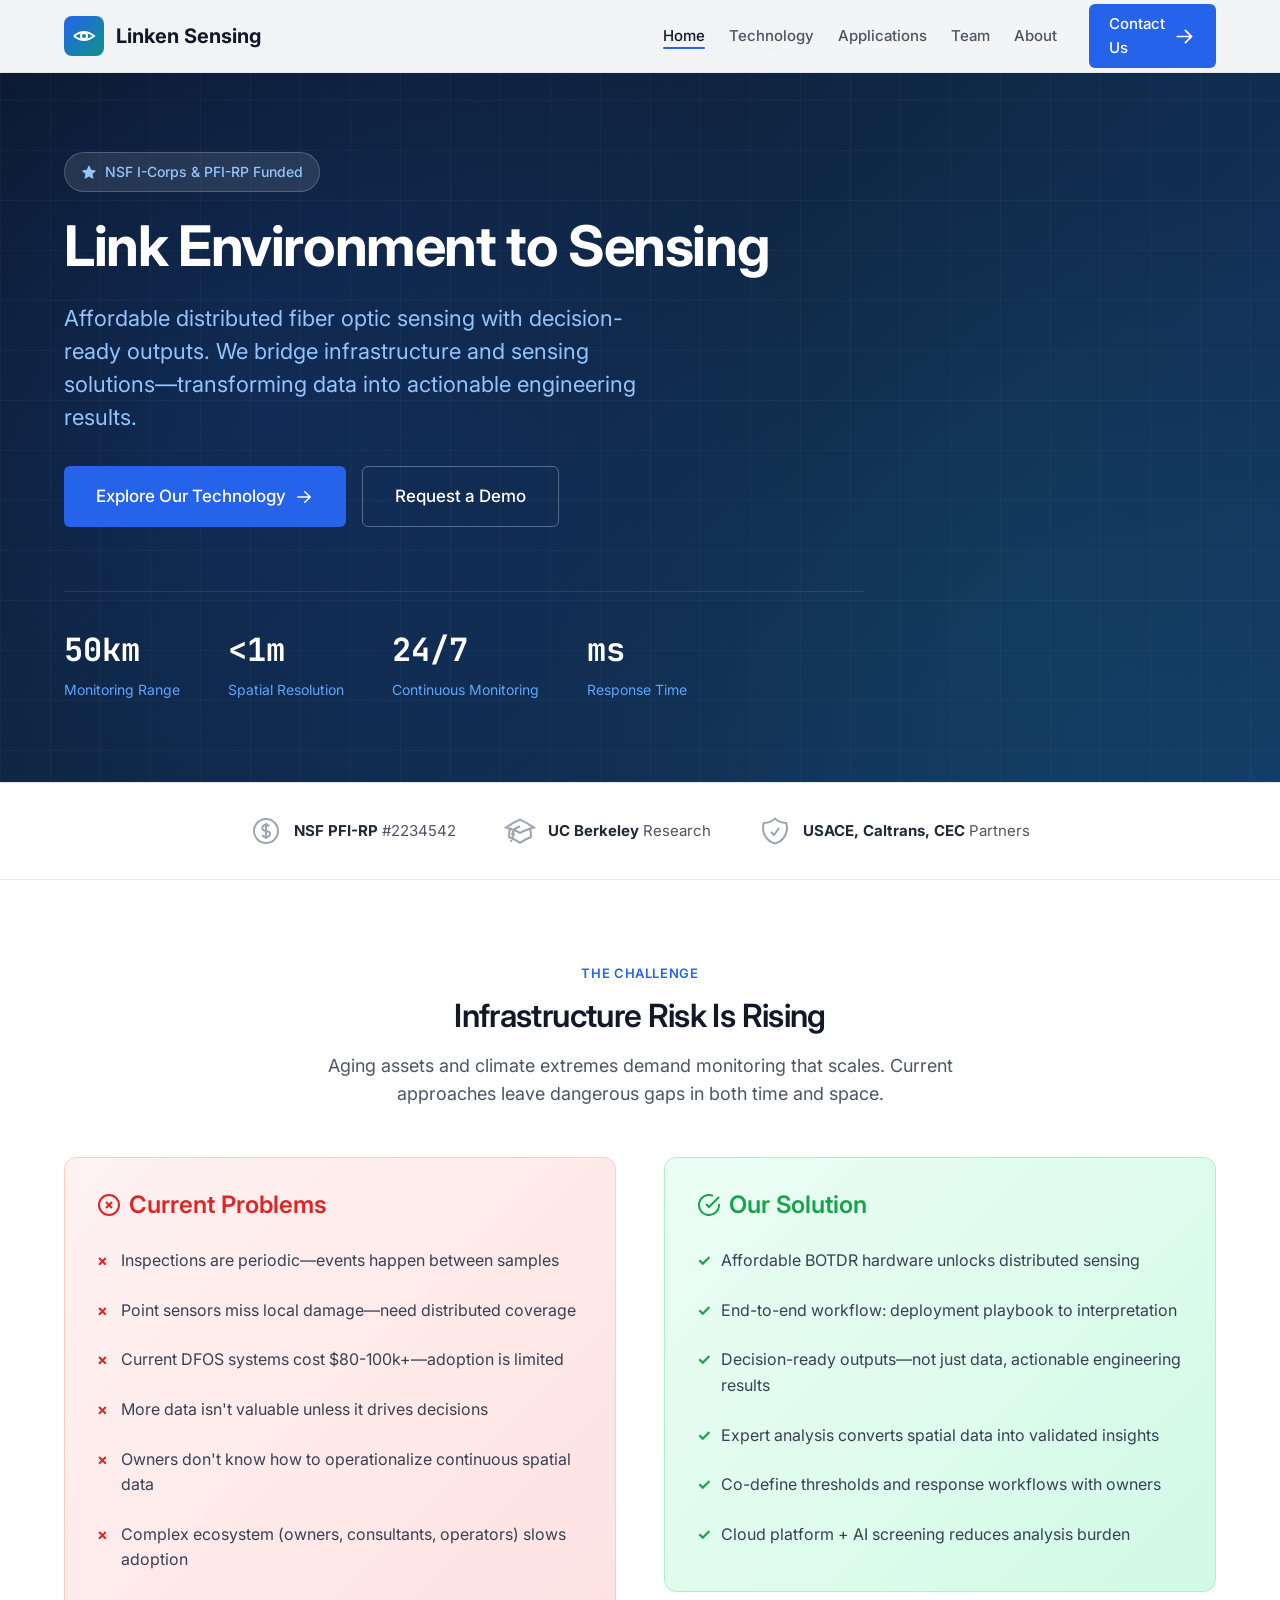
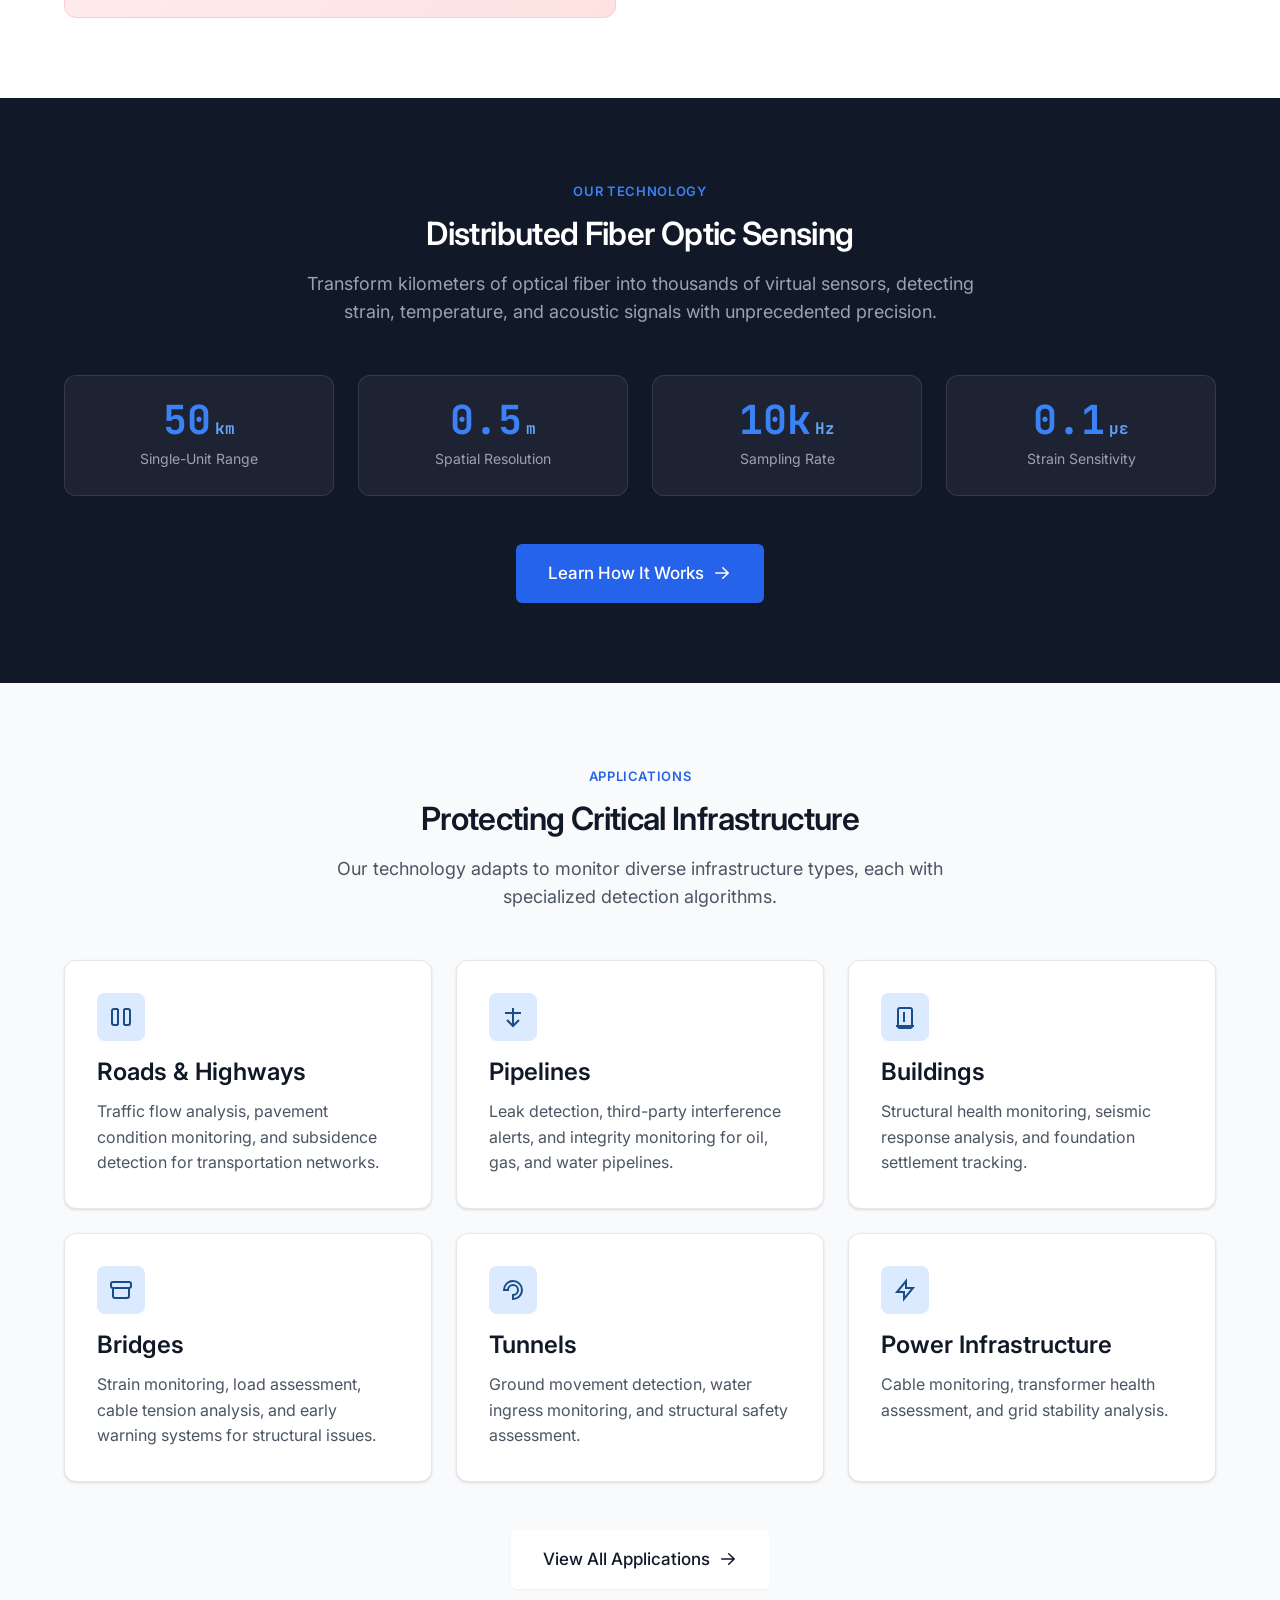
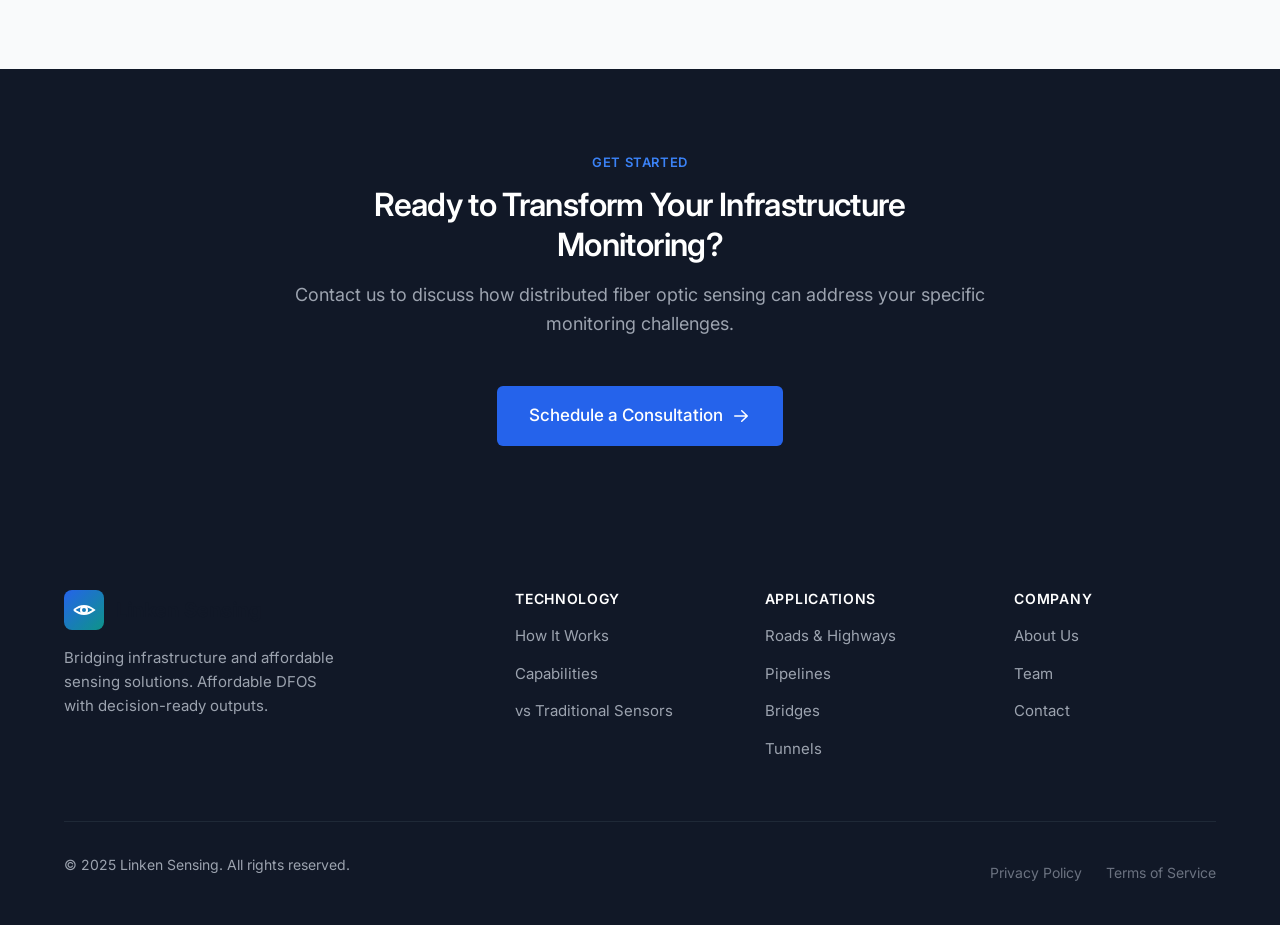
==== commit a2e761a6: "Rebrand from Structural Photonics to Linken Sensing - Update all references to Linken Sensing ("Link" ====
--- a/index.html
+++ b/index.html
@@ -3,9 +3,9 @@
 <head>
   <meta charset="UTF-8">
   <meta name="viewport" content="width=device-width, initial-scale=1.0">
-  <meta name="description" content="Structural Photonics provides critical infrastructure monitoring through distributed fiber optic sensing. Real-time detection of structural changes, leaks, and anomalies.">
-  <meta name="keywords" content="DFOS, distributed fiber optic sensing, infrastructure monitoring, structural health, pipeline monitoring, bridge monitoring">
-  <title>Structural Photonics | Critical Infrastructure Monitoring</title>
+  <meta name="description" content="Linken Sensing bridges infrastructure and affordable sensing solutions. Distributed fiber optic sensing with decision-ready outputs for levees, pipelines, and piles.">
+  <meta name="keywords" content="DFOS, BOTDR, distributed fiber optic sensing, infrastructure monitoring, levee monitoring, pipeline monitoring, affordable sensing">
+  <title>Linken Sensing | Link Environment to Sensing</title>
 
   <!-- Fonts -->
   <link rel="preconnect" href="https://fonts.googleapis.com">
@@ -30,7 +30,7 @@
               <circle cx="12" cy="12" r="3" />
             </svg>
           </div>
-          <span>Structural Photonics</span>
+          <span>Linken Sensing</span>
         </a>
 
         <button class="nav-toggle" id="navToggle" aria-label="Toggle navigation">
@@ -66,13 +66,13 @@
           <svg viewBox="0 0 20 20" fill="currentColor">
             <path fill-rule="evenodd" d="M10.868 2.884c-.321-.772-1.415-.772-1.736 0l-1.83 4.401-4.753.381c-.833.067-1.171 1.107-.536 1.651l3.62 3.102-1.106 4.637c-.194.813.691 1.456 1.405 1.02L10 15.591l4.069 2.485c.713.436 1.598-.207 1.404-1.02l-1.106-4.637 3.62-3.102c.635-.544.297-1.584-.536-1.65l-4.752-.382-1.831-4.401z" clip-rule="evenodd" />
           </svg>
-          Berkeley SkyDeck Portfolio Company
-        </div>
-
-        <h1>Critical Infrastructure Monitoring Through Light</h1>
+          NSF I-Corps & PFI-RP Funded
+        </div>
+
+        <h1>Link Environment to Sensing</h1>
 
         <p class="hero-tagline">
-          Distributed fiber optic sensing technology that transforms existing fiber networks into continuous, real-time monitoring systems for roads, pipelines, bridges, and buildings.
+          Affordable distributed fiber optic sensing with decision-ready outputs. We bridge infrastructure and sensing solutions—transforming data into actionable engineering results.
         </p>
 
         <div class="hero-actions">
@@ -115,21 +115,21 @@
       <div class="credibility-items">
         <div class="credibility-item">
           <svg viewBox="0 0 24 24" fill="none" stroke="currentColor" stroke-width="1.5">
-            <path d="M4.26 10.147a60.436 60.436 0 00-.491 6.347A48.627 48.627 0 0112 20.904a48.627 48.627 0 018.232-4.41 60.46 60.46 0 00-.491-6.347m-15.482 0a50.57 50.57 0 00-2.658-.813A59.905 59.905 0 0112 3.493a59.902 59.902 0 0110.399 5.84c-.896.248-1.783.52-2.658.814m-15.482 0A50.697 50.697 0 0112 13.489a50.702 50.702 0 017.74-3.342M6.75 15a.75.75 0 100-1.5.75.75 0 000 1.5zm0 0v-3.675A55.378 55.378 0 0112 8.443m-7.007 11.55A5.981 5.981 0 006.75 15.75v-1.5" />
-          </svg>
-          <span><strong>Berkeley SkyDeck</strong> Incubation</span>
+            <path d="M12 6v12m-3-2.818l.879.659c1.171.879 3.07.879 4.242 0 1.172-.879 1.172-2.303 0-3.182C13.536 12.219 12.768 12 12 12c-.725 0-1.45-.22-2.003-.659-1.106-.879-1.106-2.303 0-3.182s2.9-.879 4.006 0l.415.33M21 12a9 9 0 11-18 0 9 9 0 0118 0z" />
+          </svg>
+          <span><strong>NSF PFI-RP</strong> #2234542</span>
         </div>
         <div class="credibility-item">
           <svg viewBox="0 0 24 24" fill="none" stroke="currentColor" stroke-width="1.5">
-            <path d="M12 6v12m-3-2.818l.879.659c1.171.879 3.07.879 4.242 0 1.172-.879 1.172-2.303 0-3.182C13.536 12.219 12.768 12 12 12c-.725 0-1.45-.22-2.003-.659-1.106-.879-1.106-2.303 0-3.182s2.9-.879 4.006 0l.415.33M21 12a9 9 0 11-18 0 9 9 0 0118 0z" />
-          </svg>
-          <span><strong>NSF</strong> Funded Research</span>
+            <path d="M4.26 10.147a60.436 60.436 0 00-.491 6.347A48.627 48.627 0 0112 20.904a48.627 48.627 0 018.232-4.41 60.46 60.46 0 00-.491-6.347m-15.482 0a50.57 50.57 0 00-2.658-.813A59.905 59.905 0 0112 3.493a59.902 59.902 0 0110.399 5.84c-.896.248-1.783.52-2.658.814m-15.482 0A50.697 50.697 0 0112 13.489a50.702 50.702 0 017.74-3.342M6.75 15a.75.75 0 100-1.5.75.75 0 000 1.5zm0 0v-3.675A55.378 55.378 0 0112 8.443m-7.007 11.55A5.981 5.981 0 006.75 15.75v-1.5" />
+          </svg>
+          <span><strong>UC Berkeley</strong> Research</span>
         </div>
         <div class="credibility-item">
           <svg viewBox="0 0 24 24" fill="none" stroke="currentColor" stroke-width="1.5">
             <path d="M9 12.75L11.25 15 15 9.75m-3-7.036A11.959 11.959 0 013.598 6 11.99 11.99 0 003 9.749c0 5.592 3.824 10.29 9 11.623 5.176-1.332 9-6.03 9-11.622 0-1.31-.21-2.571-.598-3.751h-.152c-3.196 0-6.1-1.248-8.25-3.285z" />
           </svg>
-          <span><strong>Delaware C-Corp</strong> Incorporation</span>
+          <span><strong>USACE, Caltrans, CEC</strong> Partners</span>
         </div>
       </div>
     </div>
@@ -140,8 +140,8 @@
     <div class="container">
       <div class="section-header">
         <span class="section-label">The Challenge</span>
-        <h2>Infrastructure Monitoring Is Broken</h2>
-        <p>Critical infrastructure failures cause billions in damages annually. Current monitoring approaches leave dangerous blind spots.</p>
+        <h2>Infrastructure Risk Is Rising</h2>
+        <p>Aging assets and climate extremes demand monitoring that scales. Current approaches leave dangerous gaps in both time and space.</p>
       </div>
 
       <div class="problem-solution">
@@ -155,12 +155,12 @@
             Current Problems
           </h3>
           <ul class="problem-list">
-            <li>Point sensors create coverage gaps between measurement locations</li>
-            <li>Manual inspections are infrequent and miss developing issues</li>
-            <li>Traditional sensors degrade and require costly maintenance</li>
-            <li>Retrofitting existing infrastructure is expensive and disruptive</li>
-            <li>No real-time alerting for sudden structural changes</li>
-            <li>Data silos prevent comprehensive infrastructure analysis</li>
+            <li>Inspections are periodic—events happen between samples</li>
+            <li>Point sensors miss local damage—need distributed coverage</li>
+            <li>Current DFOS systems cost $80-100k+—adoption is limited</li>
+            <li>More data isn't valuable unless it drives decisions</li>
+            <li>Owners don't know how to operationalize continuous spatial data</li>
+            <li>Complex ecosystem (owners, consultants, operators) slows adoption</li>
           </ul>
         </div>
 
@@ -173,12 +173,12 @@
             Our Solution
           </h3>
           <ul class="solution-list">
-            <li>Continuous sensing along the entire fiber length—no gaps</li>
-            <li>Real-time monitoring with millisecond response times</li>
-            <li>Passive optical fiber requires minimal maintenance</li>
-            <li>Leverages existing telecommunications fiber infrastructure</li>
-            <li>Instant alerts when anomalies are detected</li>
-            <li>Unified platform for all infrastructure types</li>
+            <li>Affordable BOTDR hardware unlocks distributed sensing</li>
+            <li>End-to-end workflow: deployment playbook to interpretation</li>
+            <li>Decision-ready outputs—not just data, actionable engineering results</li>
+            <li>Expert analysis converts spatial data into validated insights</li>
+            <li>Co-define thresholds and response workflows with owners</li>
+            <li>Cloud platform + AI screening reduces analysis burden</li>
           </ul>
         </div>
       </div>
@@ -338,9 +338,9 @@
                 <circle cx="12" cy="12" r="3" />
               </svg>
             </div>
-            <span>Structural Photonics</span>
+            <span>Linken Sensing</span>
           </a>
-          <p>Critical infrastructure monitoring through distributed fiber optic sensing. Transforming fiber networks into intelligent monitoring systems.</p>
+          <p>Bridging infrastructure and affordable sensing solutions. Affordable DFOS with decision-ready outputs.</p>
         </div>
 
         <div>
@@ -373,7 +373,7 @@
       </div>
 
       <div class="footer-bottom">
-        <p>&copy; 2025 Structural Photonics, Inc. All rights reserved.</p>
+        <p>&copy; 2025 Linken Sensing. All rights reserved.</p>
         <div class="footer-legal">
           <a href="#">Privacy Policy</a>
           <a href="#">Terms of Service</a>
